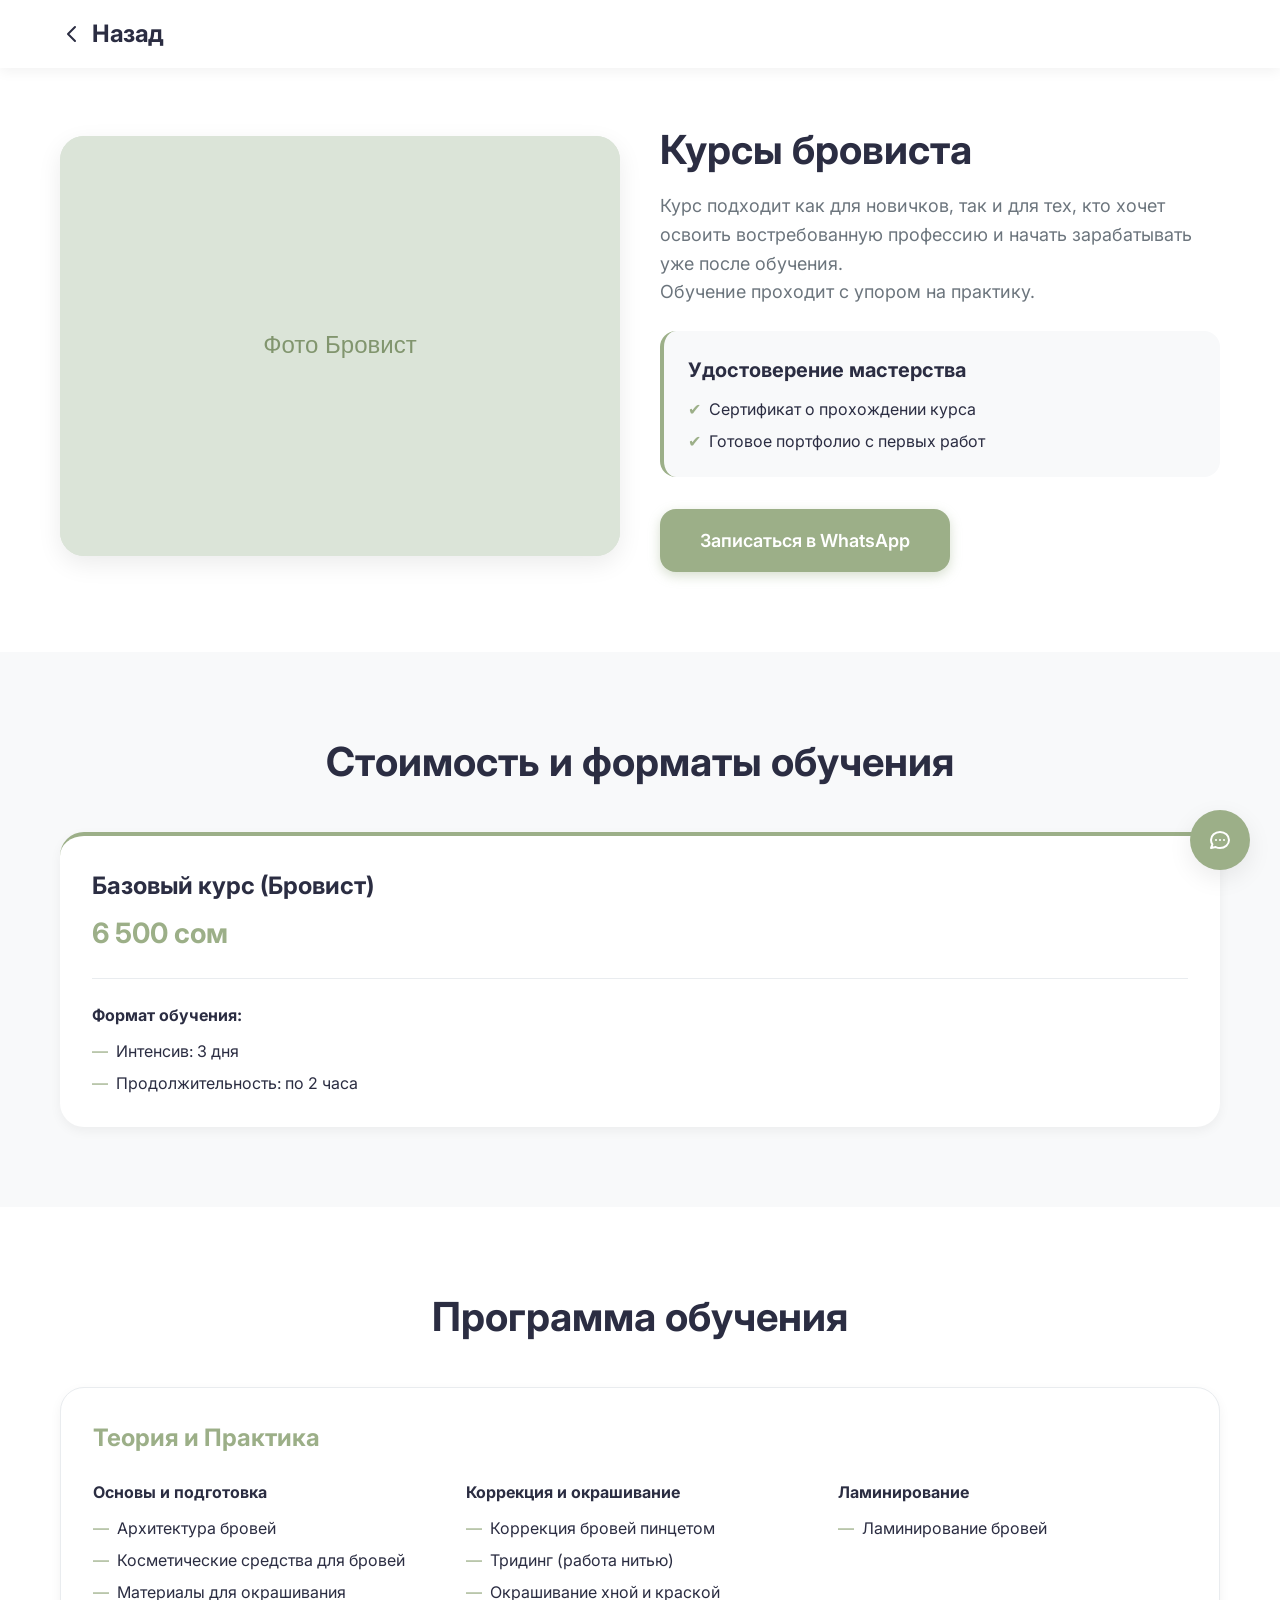
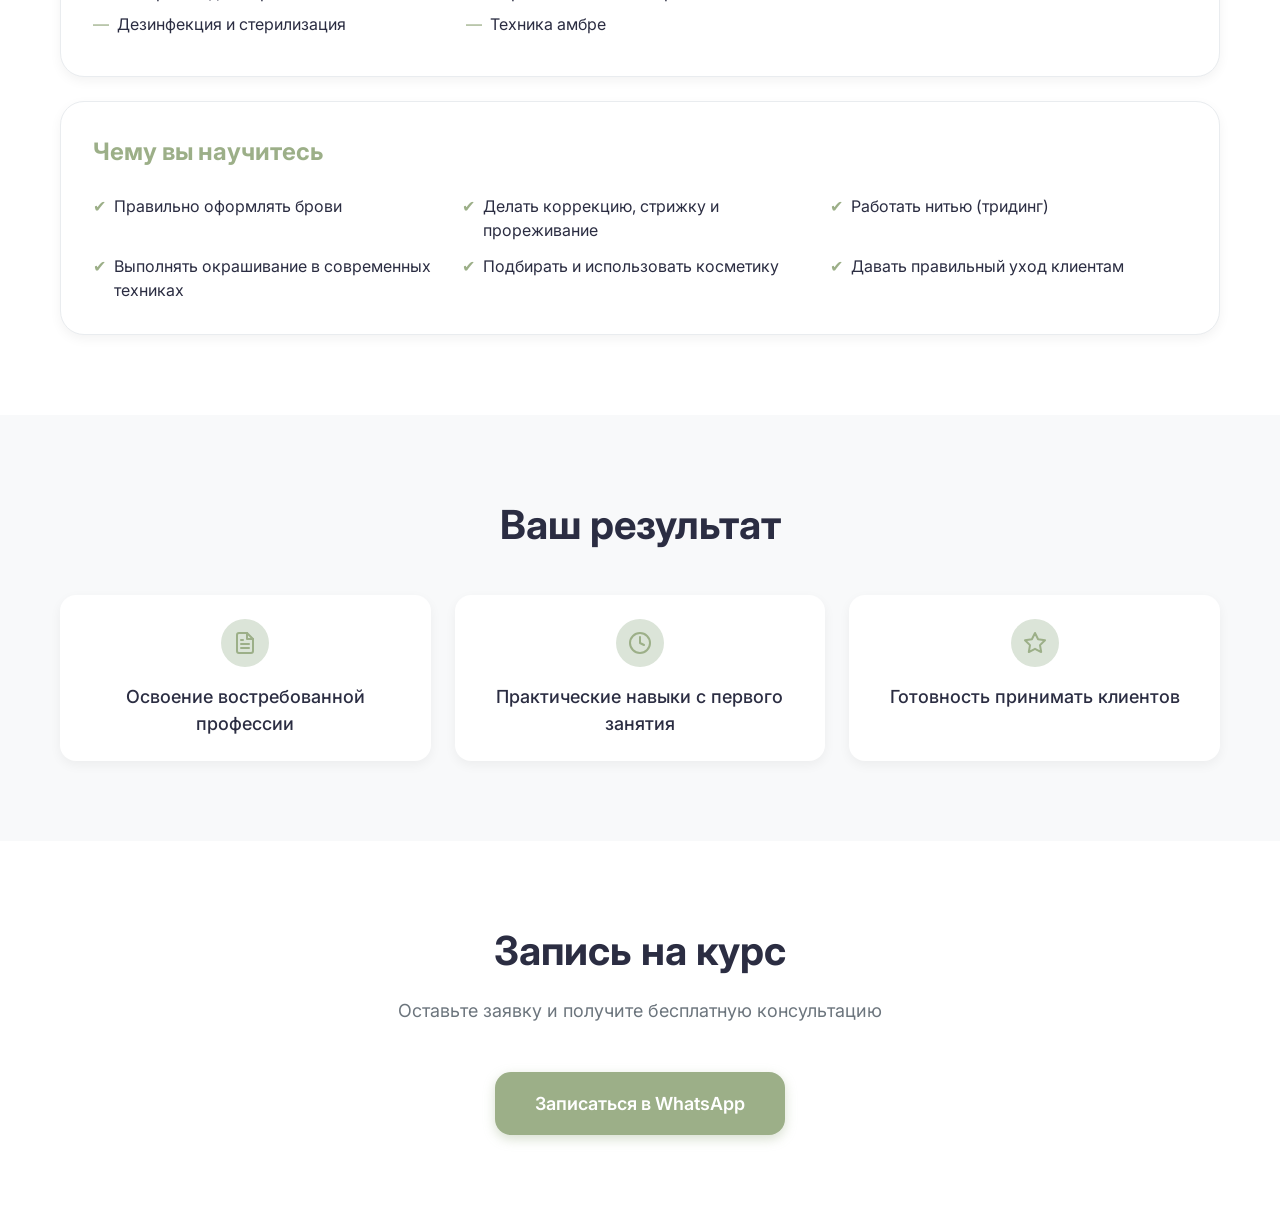
==== courses/brows.html @ 5bd2fbd1 "feat: full website build for MasterClass beauty school - Created full multi-page structure for cours" ====
<!DOCTYPE html>
<html lang="ru">

<head>
  <meta charset="UTF-8">
  <meta name="viewport" content="width=device-width, initial-scale=1.0">
  <title>Курсы бровиста</title>
  <meta name="description" content="Курс подходит как для новичков, так и для тех, кто хочет освоить востребованную профессию и начать зарабатывать уже после обучения.">
  <link rel="stylesheet" href="../css/style.css">
  <link rel="stylesheet" href="../css/responsive.css">
</head>

<body style="background: var(--c-white);">

  <div class="fab-container">
    <div class="fab-menu">
      <a href="https://wa.me/996553381039?text=Здравствуйте! Я хочу записаться на курс бровиста."
        target="_blank" class="fab-item bg-whatsapp" data-tooltip="WhatsApp"><svg fill="#fff" width="24" height="24"
          viewBox="0 0 24 24" xmlns="http://www.w3.org/2000/svg">
          <path
            d="M17.472 14.382c-.297-.149-1.758-.867-2.03-.967-.273-.099-.471-.148-.67.15-.197.297-.767.966-.94 1.164-.173.199-.347.223-.644.075-.297-.15-1.255-.463-2.39-1.475-.883-.788-1.48-1.761-1.653-2.059-.173-.297-.018-.458.13-.606.134-.133.298-.347.446-.52.149-.174.198-.298.298-.497.099-.198.05-.371-.025-.52-.075-.149-.669-1.612-.916-2.207-.242-.579-.487-.5-.669-.51a12.8 12.8 0 0 0-.57-.01c-.198 0-.52.074-.792.372-.272.297-1.04 1.016-1.04 2.479 0 1.462 1.065 2.875 1.213 3.074.149.198 2.096 3.2 5.077 4.487.709.306 1.262.489 1.694.625.712.227 1.36.195 1.871.118.571-.085 1.758-.719 2.006-1.413.248-.694.248-1.289.173-1.413-.074-.124-.272-.198-.57-.347m-5.421 7.403h-.004a9.87 9.87 0 0 1-5.031-1.378l-.361-.214-3.741.982.998-3.648-.235-.374a9.86 9.86 0 0 1-1.51-5.26c.001-5.45 4.436-9.884 9.888-9.884 2.64 0 5.122 1.03 6.988 2.898a9.825 9.825 0 0 1 2.893 6.994c-.003 5.45-4.437 9.884-9.885 9.884m8.413-18.297A11.815 11.815 0 0 0 12.05 0C5.495 0 .16 5.335.157 11.892c0 2.096.547 4.142 1.588 5.945L.057 24l6.305-1.654a11.882 11.882 0 0 0 5.683 1.448h.005c6.554 0 11.89-5.335 11.893-11.893a11.821 11.821 0 0 0-3.48-8.413Z" />
        </svg></a>
      <a href="tel:+996700700649" class="fab-item bg-phone" data-tooltip="Позвонить"><svg fill="#fff" width="24"
          height="24" viewBox="0 0 24 24" xmlns="http://www.w3.org/2000/svg">
          <path
            d="M20.01 15.38c-1.23 0-2.42-.2-3.53-.56a.977.977 0 0 0-1.01.24l-1.57 1.97c-2.83-1.35-5.48-3.9-6.89-6.83l1.95-1.66c.27-.28.35-.67.24-1.02-.37-1.11-.56-2.3-.56-3.53 0-.54-.45-.99-.99-.99H4.19C3.65 3 3 3.24 3 3.99 3 13.28 10.73 21 20.01 21c.71 0 .99-.63.99-1.18v-3.45c0-.54-.45-.99-.99-.99z" />
        </svg></a>
      <a href="https://t.me/+996700700649" target="_blank" class="fab-item bg-telegram" data-tooltip="Telegram"><svg
          fill="#fff" width="24" height="24" viewBox="0 0 24 24" xmlns="http://www.w3.org/2000/svg">
          <path
            d="M11.944 0A12 12 0 0 0 0 12a12 12 0 0 0 12 12 12 12 0 0 0 12-12A12 12 0 0 0 12 0a12 12 0 0 0-.056 0zm4.962 7.224c.1-.002.32-.023.465.14a.506.506 0 0 1 .171.325c.016.093.036.306.02.472-.18 1.898-.962 6.502-1.36 8.627-.168.9-.499 1.201-.82 1.23-.696.065-1.225-.46-1.9-.902-1.056-.693-1.653-1.124-2.678-1.8-1.185-.78-.417-1.21.258-1.91.177-.184 3.247-2.977 3.307-3.23.007-.032.014-.15-.056-.212s-.174-.041-.249-.024c-.106.024-1.793 1.14-5.061 3.345-.48.33-.913.49-1.302.48-.428-.008-1.252-.241-1.865-.44-.752-.245-1.349-.374-1.297-.789.027-.216.325-.437.888-.662 3.498-1.524 5.83-2.529 6.998-3.014 3.332-1.386 4.025-1.627 4.476-1.635z" />
        </svg></a>
      <a href="https://instagram.com/masster.class" target="_blank" class="fab-item bg-instagram"
        data-tooltip="Instagram"><svg fill="#fff" width="24" height="24" viewBox="0 0 24 24"
          xmlns="http://www.w3.org/2000/svg">
          <path
            d="M12 2.163c3.204 0 3.584.012 4.85.07 3.252.148 4.771 1.691 4.919 4.919.058 1.265.069 1.645.069 4.849 0 3.205-.012 3.584-.069 4.849-.149 3.225-1.664 4.771-4.919 4.919-1.266.058-1.644.07-4.85.07-3.204 0-3.584-.012-4.849-.07-3.26-.149-4.771-1.699-4.919-4.92-.058-1.265-.07-1.644-.07-4.849 0-3.204.013-3.583.07-4.849.149-3.227 1.664-4.771 4.919-4.919 1.266-.057 1.645-.069 4.849-.069zM12 0C8.741 0 8.333.014 7.053.072 2.695.272.273 2.69.073 7.052.014 8.333 0 8.741 0 12c0 3.259.014 3.668.072 4.948.2 4.358 2.618 6.78 6.98 6.98C8.333 23.986 8.741 24 12 24c3.259 0 3.668-.014 4.948-.072 4.354-.2 6.782-2.618 6.979-6.98.059-1.28.073-1.689.073-4.948 0-3.259-.014-3.667-.072-4.947-.196-4.354-2.617-6.78-6.979-6.98C15.668.014 15.259 0 12 0zm0 5.838a6.162 6.162 0 1 0 0 12.324 6.162 6.162 0 0 0 0-12.324zM12 16a4 4 0 1 1 0-8 4 4 0 0 1 0 8zm6.406-11.845a1.44 1.44 0 1 0 0 2.881 1.44 1.44 0 0 0 0-2.881z" />
        </svg></a>
    </div>
    <button class="fab-button">
      <svg width="24" height="24" fill="none" stroke="currentColor" stroke-width="2" viewBox="0 0 24 24">
        <path stroke-linecap="round" stroke-linejoin="round"
          d="M8 12h.01M12 12h.01M16 12h.01M21 12c0 4.418-4.03 8-9 8a9.863 9.863 0 01-4.255-.949L3 20l1.395-3.72C3.512 15.042 3 13.574 3 12c0-4.418 4.03-8 9-8s9 3.582 9 8z">
        </path>
      </svg>
    </button>
  </div>

  <header class="header">
    <div class="container">
      <a href="../index.html" class="logo" style="display:flex; align-items:center; gap:8px;">
        <svg width="24" height="24" fill="none" stroke="currentColor" stroke-width="2" viewBox="0 0 24 24">
          <path stroke-linecap="round" stroke-linejoin="round" d="M15 19l-7-7 7-7" />
        </svg>
        Назад
      </a>
    </div>
  </header>

  <section class="section" style="padding-top: 120px;">
    <div class="container">
      <div
        style="display:grid; grid-template-columns: repeat(auto-fit, minmax(300px, 1fr)); gap: 40px; align-items:center;">
        <div
          style="border-radius: var(--radius-lg); overflow: hidden; background: var(--c-sage-light); aspect-ratio: 4/3; display: flex; align-items:center; justify-content:center; box-shadow: var(--shadow-md);">
          <svg xmlns='http://www.w3.org/2000/svg' width='100%' height='100%'>
            <rect width='100%' height='100%' fill='#dbe4d8' /><text x='50%' y='50%' fill='#81956e'
              font-family='sans-serif' font-size='24' text-anchor='middle' dy='.3em'>Фото Бровист</text>
          </svg>
        </div>
        <div>
          <h1 style="font-size: 2.5rem; font-weight:700; margin-bottom: 12px;">Курсы бровиста</h1>
          <p style="color: var(--c-gray-text); font-size: 1.125rem; margin-bottom: 24px; line-height:1.6;">
            Курс подходит как для новичков, так и для тех, кто хочет освоить востребованную профессию и начать зарабатывать уже после обучения.<br>
            Обучение проходит с упором на практику.
          </p>
          <div
            style="background: var(--c-light-gray); padding: 24px; border-radius: var(--radius-md); margin-bottom: 32px; border-left: 4px solid var(--c-sage);">
            <h3 style="font-size: 1.25rem; font-weight: 700; margin-bottom: 12px;">Удостоверение мастерства</h3>
            <ul style="list-style: none; padding: 0; margin: 0; color: var(--c-dark-text);">
              <li style="margin-bottom: 8px; display:flex; gap:8px;"><span style="color:var(--c-sage);">✔</span> Сертификат о прохождении курса</li>
              <li style="display:flex; gap:8px;"><span style="color:var(--c-sage);">✔</span> Готовое портфолио с первых работ</li>
            </ul>
          </div>
          <a href="https://wa.me/996553381039?text=Здравствуйте! Я хочу записаться на курс бровиста."
            target="_blank" class="btn btn-primary" style="padding: 18px 40px; font-size: 1.125rem;">Записаться
            в WhatsApp</a>
        </div>
      </div>
    </div>
  </section>

  <section class="section" style="background: var(--c-light-gray);">
    <div class="container">
      <h2 class="section-title">Стоимость и форматы обучения</h2>
      <div
        style="display: grid; grid-template-columns: repeat(auto-fit, minmax(300px, 1fr)); gap: 24px; margin-top:40px;">
        
        <div
          style="background: var(--c-white); padding: 32px; border-radius: var(--radius-lg); box-shadow: var(--shadow-sm); border-top: 4px solid var(--c-sage);">
          <h3 style="font-size: 1.5rem; margin-bottom: 8px;">Базовый курс (Бровист)</h3>
          <p style="font-size: 1.75rem; font-weight: 700; color: var(--c-sage); margin-bottom: 8px;">6 500 сом</p>
          <div style="border-top: 1px solid var(--c-border); padding-top: 24px; margin-top: 24px;">
            <strong style="display:block; margin-bottom: 12px;">Формат обучения:</strong>
            <ul style="list-style: none; padding: 0; margin: 0; color: var(--c-dark-text);">
              <li style="display:flex; gap:8px; margin-bottom: 8px;"><span style="color:var(--c-sage);">—</span> Интенсив: 3 дня</li>
              <li style="display:flex; gap:8px;"><span style="color:var(--c-sage);">—</span> Продолжительность: по 2 часа</li>
            </ul>
          </div>
        </div>

      </div>
    </div>
  </section>

  <section class="section">
    <div class="container">
      <h2 class="section-title">Программа обучения</h2>

      <div style="display: grid; grid-template-columns: 1fr; gap: 24px; margin-top:40px;">
        <!-- Module 1 -->
        <div
          style="background: var(--c-white); border: 1px solid var(--c-border); padding: 32px; border-radius: var(--radius-lg); box-shadow: var(--shadow-sm);">
          <h3 style="font-size: 1.5rem; margin-bottom: 24px; color: var(--c-sage);">Теория и Практика</h3>
          
          <div style="display: grid; grid-template-columns: repeat(auto-fit, minmax(280px, 1fr)); gap: 24px;">
            <div>
              <strong style="display:block; margin-bottom:12px;">Основы и подготовка</strong>
              <div style="display:flex; gap:8px; margin-bottom:8px;"><span style="color:var(--c-sage);">—</span> Архитектура бровей</div>
              <div style="display:flex; gap:8px; margin-bottom:8px;"><span style="color:var(--c-sage);">—</span> Косметические средства для бровей</div>
              <div style="display:flex; gap:8px; margin-bottom:8px;"><span style="color:var(--c-sage);">—</span> Материалы для окрашивания</div>
              <div style="display:flex; gap:8px; margin-bottom:8px;"><span style="color:var(--c-sage);">—</span> Дезинфекция и стерилизация</div>
            </div>
            
            <div>
              <strong style="display:block; margin-bottom:12px;">Коррекция и окрашивание</strong>
              <div style="display:flex; gap:8px; margin-bottom:8px;"><span style="color:var(--c-sage);">—</span> Коррекция бровей пинцетом</div>
              <div style="display:flex; gap:8px; margin-bottom:8px;"><span style="color:var(--c-sage);">—</span> Тридинг (работа нитью)</div>
              <div style="display:flex; gap:8px; margin-bottom:8px;"><span style="color:var(--c-sage);">—</span> Окрашивание хной и краской</div>
              <div style="display:flex; gap:8px; margin-bottom:8px;"><span style="color:var(--c-sage);">—</span> Техника амбре</div>
            </div>

            <div>
              <strong style="display:block; margin-bottom:12px;">Ламинирование</strong>
              <div style="display:flex; gap:8px; margin-bottom:8px;"><span style="color:var(--c-sage);">—</span> Ламинирование бровей</div>
            </div>
          </div>
        </div>

        <!-- Module 2 -->
        <div
          style="background: var(--c-white); border: 1px solid var(--c-border); padding: 32px; border-radius: var(--radius-lg); box-shadow: var(--shadow-sm);">
          <h3 style="font-size: 1.5rem; margin-bottom: 24px; color: var(--c-sage);">Чему вы научитесь</h3>
          <div style="display: grid; grid-template-columns: repeat(auto-fit, minmax(300px, 1fr)); gap: 12px;">
            <div style="display:flex; gap:8px;"><span style="color:var(--c-sage);">✔</span> Правильно оформлять брови</div>
            <div style="display:flex; gap:8px;"><span style="color:var(--c-sage);">✔</span> Делать коррекцию, стрижку и прореживание</div>
            <div style="display:flex; gap:8px;"><span style="color:var(--c-sage);">✔</span> Работать нитью (тридинг)</div>
            <div style="display:flex; gap:8px;"><span style="color:var(--c-sage);">✔</span> Выполнять окрашивание в современных техниках</div>
            <div style="display:flex; gap:8px;"><span style="color:var(--c-sage);">✔</span> Подбирать и использовать косметику</div>
            <div style="display:flex; gap:8px;"><span style="color:var(--c-sage);">✔</span> Давать правильный уход клиентам</div>
          </div>
        </div>

      </div>
    </div>
  </section>

  <section class="section" style="background: var(--c-light-gray);">
    <div class="container">
      <h2 class="section-title">Ваш результат</h2>
      <div class="grid-cards"
        style="margin-top: 40px; display: grid; grid-template-columns: repeat(auto-fit, minmax(240px, 1fr)); gap: 24px;">
        <div
          style="background: var(--c-white); padding: 24px; border-radius: var(--radius-md); box-shadow: var(--shadow-sm); text-align:center;">
          <div
            style="width: 48px; height: 48px; background: var(--c-sage-light); border-radius: 50%; display: flex; align-items: center; justify-content: center; margin: 0 auto 16px;">
            <svg width="24" height="24" viewBox="0 0 24 24" fill="none" stroke="var(--c-sage)" stroke-width="2"
              stroke-linecap="round" stroke-linejoin="round">
              <path d="M14 2H6a2 2 0 0 0-2 2v16a2 2 0 0 0 2 2h12a2 2 0 0 0 2-2V8z"></path>
              <polyline points="14 2 14 8 20 8"></polyline>
              <line x1="16" y1="13" x2="8" y2="13"></line>
              <line x1="16" y1="17" x2="8" y2="17"></line>
              <polyline points="10 9 9 9 8 9"></polyline>
            </svg>
          </div>
          <p style="font-weight: 500; font-size: 1.125rem;">Освоение востребованной профессии</p>
        </div>
        <div
          style="background: var(--c-white); padding: 24px; border-radius: var(--radius-md); box-shadow: var(--shadow-sm); text-align:center;">
          <div
            style="width: 48px; height: 48px; background: var(--c-sage-light); border-radius: 50%; display: flex; align-items: center; justify-content: center; margin: 0 auto 16px;">
            <svg width="24" height="24" viewBox="0 0 24 24" fill="none" stroke="var(--c-sage)" stroke-width="2"
              stroke-linecap="round" stroke-linejoin="round">
              <circle cx="12" cy="12" r="10"></circle>
              <polyline points="12 6 12 12 16 14"></polyline>
            </svg>
          </div>
          <p style="font-weight: 500; font-size: 1.125rem;">Практические навыки с первого занятия</p>
        </div>
        <div
          style="background: var(--c-white); padding: 24px; border-radius: var(--radius-md); box-shadow: var(--shadow-sm); text-align:center;">
          <div
            style="width: 48px; height: 48px; background: var(--c-sage-light); border-radius: 50%; display: flex; align-items: center; justify-content: center; margin: 0 auto 16px;">
            <svg width="24" height="24" viewBox="0 0 24 24" fill="none" stroke="var(--c-sage)" stroke-width="2"
              stroke-linecap="round" stroke-linejoin="round">
              <polygon
                points="12 2 15.09 8.26 22 9.27 17 14.14 18.18 21.02 12 17.77 5.82 21.02 7 14.14 2 9.27 8.91 8.26 12 2">
              </polygon>
            </svg>
          </div>
          <p style="font-weight: 500; font-size: 1.125rem;">Готовность принимать клиентов</p>
        </div>
      </div>
    </div>
  </section>

  <section class="section text-center">
    <div class="container">
      <h2 class="section-title">Запись на курс</h2>
      <p class="section-subtitle">Оставьте заявку и получите бесплатную консультацию</p>
      <a href="https://wa.me/996553381039?text=Здравствуйте! Я хочу записаться на курс бровиста."
        target="_blank" class="btn btn-primary" style="padding: 18px 40px; font-size: 1.125rem;">Записаться в
        WhatsApp</a>
    </div>
  </section>

  <script src="../js/main.js"></script>
</body>

</html>
---- css/style.css ----
@import url('https://fonts.googleapis.com/css2?family=Inter:wght@300;400;500;600;700&display=swap');

:root {
  /* Colors */
  --c-white: #ffffff;
  --c-light-gray: #f8f9fa;
  --c-sage: #9caf88;
  --c-sage-dark: #81956e;
  --c-sage-light: #dbe4d8;
  --c-dark-text: #2b2d42;
  --c-gray-text: #6c757d;
  --c-border: #e9ecef;

  /* Typography */
  --font-main: 'Inter', sans-serif;
  
  /* Utilities */
  --radius-sm: 8px;
  --radius-md: 16px;
  --radius-lg: 24px;
  --shadow-sm: 0 4px 12px rgba(0, 0, 0, 0.05);
  --shadow-md: 0 8px 24px rgba(0, 0, 0, 0.08);
  --shadow-hover: 0 12px 32px rgba(156, 175, 136, 0.2);
  --transition: all 0.3s cubic-bezier(0.25, 0.8, 0.25, 1);
}

* {
  margin: 0;
  padding: 0;
  box-sizing: border-box;
}

html {
  font-size: 16px;
  scroll-behavior: smooth;
}

body {
  font-family: var(--font-main);
  background-color: var(--c-light-gray);
  color: var(--c-dark-text);
  line-height: 1.5;
  overflow-x: hidden;
  -webkit-font-smoothing: antialiased;
}

a {
  text-decoration: none;
  color: inherit;
}

ul {
  list-style: none;
}

img {
  max-width: 100%;
  height: auto;
  display: block;
}

/* Layout Utilities */
.container {
  width: 100%;
  max-width: 1200px;
  margin: 0 auto;
  padding: 0 20px;
}

.section {
  padding: 80px 0;
}

.section-title {
  font-size: 2.5rem;
  font-weight: 700;
  margin-bottom: 16px;
  text-align: center;
}

.section-subtitle {
  font-size: 1.125rem;
  color: var(--c-gray-text);
  text-align: center;
  margin-bottom: 48px;
  max-width: 600px;
  margin-inline: auto;
}

/* Buttons */
.btn {
  display: inline-flex;
  align-items: center;
  justify-content: center;
  padding: 14px 28px;
  border-radius: var(--radius-md);
  font-weight: 600;
  font-size: 1rem;
  cursor: pointer;
  transition: var(--transition);
  border: none;
  outline: none;
  text-align: center;
}

.btn-primary {
  background-color: var(--c-sage);
  color: var(--c-white);
  box-shadow: 0 4px 12px rgba(156, 175, 136, 0.4);
}

.btn-primary:hover {
  background-color: var(--c-sage-dark);
  transform: translateY(-2px);
  box-shadow: var(--shadow-hover);
}

.btn-outline {
  background-color: transparent;
  color: var(--c-sage);
  border: 2px solid var(--c-sage);
}

.btn-outline:hover {
  background-color: var(--c-sage-light);
  transform: translateY(-2px);
}

/* Header & Nav */
.header {
  position: fixed;
  top: 0;
  left: 0;
  width: 100%;
  background: rgba(255, 255, 255, 0.95);
  backdrop-filter: blur(8px);
  box-shadow: var(--shadow-sm);
  z-index: 1000;
  padding: 16px 0;
  transition: var(--transition);
}

.header .container {
  display: flex;
  justify-content: space-between;
  align-items: center;
}

.logo {
  font-size: 1.5rem;
  font-weight: 700;
  color: var(--c-dark-text);
  letter-spacing: -0.5px;
}

.logo span {
  color: var(--c-sage);
}

.nav-menu {
  display: flex;
  gap: 32px;
}

.nav-link {
  font-weight: 500;
  color: var(--c-dark-text);
  transition: var(--transition);
  position: relative;
}

.nav-link:hover {
  color: var(--c-sage);
}

.nav-link::after {
  content: '';
  position: absolute;
  bottom: -4px;
  left: 0;
  width: 0;
  height: 2px;
  background-color: var(--c-sage);
  transition: var(--transition);
}

.nav-link:hover::after {
  width: 100%;
}

.mobile-menu-btn {
  display: none;
  background: none;
  border: none;
  font-size: 1.5rem;
  color: var(--c-dark-text);
  cursor: pointer;
}

/* Hero Section */
.hero {
  position: relative;
  padding: 160px 0 100px;
  background-image: url('../img/hero-bg.png');
  background-size: cover;
  background-position: center;
  color: var(--c-white);
  text-align: center;
  z-index: 1;
}

.hero::before {
  content: '';
  position: absolute;
  top: 0; left: 0; right: 0; bottom: 0;
  background: rgba(0, 0, 0, 0.4);
  backdrop-filter: blur(6px);
  z-index: -1;
}

.hero-content {
  position: relative;
  max-width: 800px;
  margin: 0 auto;
}

.hero-top-text {
  font-size: 0.875rem;
  text-transform: uppercase;
  letter-spacing: 2px;
  margin-bottom: 24px;
  display: block;
  opacity: 0.9;
  color: var(--c-white);
}

.hero-title {
  font-size: 3.5rem;
  font-weight: 700;
  line-height: 1.2;
  margin-bottom: 24px;
  color: var(--c-white);
}

.hero-subtitle {
  font-size: 1.25rem;
  color: rgba(255, 255, 255, 0.9);
  margin-bottom: 40px;
}

.hero-utp {
  display: flex;
  justify-content: center;
  gap: 24px;
  flex-wrap: wrap;
  margin-bottom: 48px;
}

.utp-item {
  display: flex;
  align-items: center;
  gap: 8px;
  background: rgba(255, 255, 255, 0.15);
  backdrop-filter: blur(8px);
  border: 1px solid rgba(255, 255, 255, 0.2);
  padding: 12px 20px;
  border-radius: var(--radius-lg);
  color: var(--c-white);
  font-weight: 500;
  font-size: 0.9375rem;
}

.utp-icon {
  color: var(--c-sage-light);
}

.hero-actions {
  display: flex;
  align-items: center;
  justify-content: center;
  gap: 24px;
}

/* Carousel Section */
.courses-carousel-wrap {
  position: relative;
  width: 100%;
}

.courses-carousel {
  display: flex;
  gap: 24px;
  overflow-x: auto;
  scroll-snap-type: x mandatory;
  padding: 20px 0 40px;
  scrollbar-width: none; /* Firefox */
  -ms-overflow-style: none;  /* IE and Edge */
}

.courses-carousel::-webkit-scrollbar {
  display: none; /* Chrome, Safari, Opera */
}

.course-card {
  flex: 0 0 320px;
  scroll-snap-align: start;
  background: var(--c-white);
  border-radius: var(--radius-lg);
  overflow: hidden;
  box-shadow: var(--shadow-sm);
  transition: var(--transition);
  display: flex;
  flex-direction: column;
}

.course-card:hover {
  transform: translateY(-8px);
  box-shadow: var(--shadow-md);
}

.course-img-wrap {
  width: 100%;
  height: 200px;
  background-color: var(--c-sage-light);
  overflow: hidden;
  position: relative;
}

.course-img {
  width: 100%;
  height: 100%;
  object-fit: cover;
  transition: transform 0.5s ease;
}

.course-card:hover .course-img {
  transform: scale(1.05);
}

.course-content {
  padding: 24px;
  flex: 1;
  display: flex;
  flex-direction: column;
}

.course-title {
  font-size: 1.25rem;
  font-weight: 600;
  margin-bottom: 12px;
}

.course-price {
  font-size: 1.125rem;
  font-weight: 700;
  color: var(--c-sage);
  margin-bottom: 24px;
  margin-top: auto;
}

/* Benefits & Steps */
.grid-cards {
  display: grid;
  grid-template-columns: repeat(4, 1fr);
  gap: 24px;
}

@media (max-width: 900px) {
  .grid-cards {
    grid-template-columns: repeat(2, 1fr);
  }
}

@media (max-width: 600px) {
  .grid-cards {
    grid-template-columns: 1fr;
  }
}

.benefit-card, .step-card, .review-card {
  background: var(--c-white);
  padding: 32px 24px;
  border-radius: 12px;
  box-shadow: 0 4px 16px rgba(0,0,0,0.06);
  text-align: center;
  transition: var(--transition);
}

.benefit-card:hover, .step-card:hover, .review-card:hover {
  transform: translateY(-4px);
  box-shadow: var(--shadow-md);
}

.icon-wrap {
  width: 64px;
  height: 64px;
  display: flex;
  align-items: center;
  justify-content: center;
  margin: 0 auto 20px;
  color: #4a7a50;
}

.icon-wrap svg {
  width: 40px;
  height: 40px;
  stroke: currentColor;
  stroke-width: 1.5;
  fill: none;
}

.card-title {
  font-size: 1.125rem;
  font-weight: 600;
  margin-bottom: 12px;
}

.card-desc {
  color: var(--c-gray-text);
  font-size: 0.9375rem;
  line-height: 1.5;
}

/* Format Background */
.format-bg {
  position: relative;
  background-image: url('../img/format-bg.png');
  background-size: cover;
  background-position: center;
  z-index: 1;
}

.format-bg::before {
  content: '';
  position: absolute;
  top: 0; left: 0; right: 0; bottom: 0;
  background: rgba(13, 13, 13, 0.75);
  backdrop-filter: blur(8px);
  z-index: -1;
}

.format-bg .section-title, .format-bg .section-subtitle {
  color: var(--c-white);
}

.glass-card {
  background: rgba(255, 255, 255, 0.05) !important;
  border: 1px solid rgba(255, 255, 255, 0.1);
  color: var(--c-white);
  backdrop-filter: blur(12px);
  border-radius: 12px;
}
.glass-card .card-title {
  color: var(--c-white);
}
.glass-card .card-desc {
  color: rgba(255,255,255,0.7);
}

/* Mbank Block */
.mbank-block {
  background: var(--c-sage-light);
  border-radius: var(--radius-lg);
  padding: 48px;
  display: flex;
  align-items: center;
  justify-content: space-between;
  box-shadow: var(--shadow-sm);
  margin: 40px 0;
}

.mbank-content {
  max-width: 600px;
}

.mbank-title {
  font-size: 2rem;
  font-weight: 700;
  margin-bottom: 16px;
  color: var(--c-dark-text);
}

.mbank-desc {
  font-size: 1.125rem;
  margin-bottom: 24px;
}

/* Accordion */
.accordion {
  max-width: 800px;
  margin: 0 auto;
}

.accordion-item {
  background: var(--c-white);
  border-radius: var(--radius-md);
  margin-bottom: 16px;
  box-shadow: var(--shadow-sm);
  overflow: hidden;
}

.accordion-header {
  padding: 20px 24px;
  cursor: pointer;
  display: flex;
  justify-content: space-between;
  align-items: center;
  font-weight: 600;
  font-size: 1.125rem;
  user-select: none;
}

.accordion-icon {
  transition: transform 0.3s ease;
}

.accordion-item.active .accordion-icon {
  transform: rotate(45deg);
}

.accordion-content {
  max-height: 0;
  overflow: hidden;
  transition: max-height 0.3s ease;
  background: var(--c-light-gray);
}

.accordion-inner {
  padding: 20px 24px;
  color: var(--c-gray-text);
}

/* Teachers / Reviews */
.review-card {
  background: var(--c-white);
  padding: 32px;
  border-radius: var(--radius-lg);
  box-shadow: var(--shadow-sm);
}

.review-text {
  font-style: italic;
  margin-bottom: 24px;
}

.review-author {
  font-weight: 600;
  display: flex;
  align-items: center;
  gap: 12px;
}

.author-avatar {
  width: 48px;
  height: 48px;
  border-radius: 50%;
  background: var(--c-sage-light);
}

/* Floating Action Button */
.fab-container {
  position: fixed;
  bottom: 30px;
  right: 30px;
  z-index: 1000;
}

.fab-button {
  width: 60px;
  height: 60px;
  border-radius: 50%;
  background-color: var(--c-sage);
  color: var(--c-white);
  display: flex;
  align-items: center;
  justify-content: center;
  box-shadow: var(--shadow-md);
  cursor: pointer;
  border: none;
  font-size: 24px;
  transition: var(--transition);
  position: relative;
  z-index: 1001;
}

.fab-button:hover {
  transform: scale(1.05);
  background-color: var(--c-sage-dark);
}

.fab-menu {
  position: absolute;
  bottom: 80px;
  right: 0;
  display: flex;
  flex-direction: column;
  gap: 16px;
  opacity: 0;
  visibility: hidden;
  transform: translateY(20px);
  transition: all 0.3s cubic-bezier(0.175, 0.885, 0.32, 1.275);
}

.fab-container.active .fab-menu {
  opacity: 1;
  visibility: visible;
  transform: translateY(0);
}

.fab-item {
  width: 50px;
  height: 50px;
  border-radius: 50%;
  display: flex;
  align-items: center;
  justify-content: center;
  color: var(--c-white);
  text-decoration: none;
  box-shadow: var(--shadow-sm);
  transition: var(--transition);
  position: relative;
}

.fab-item:hover {
  transform: scale(1.1);
}

/* Specific colors for icons */
.bg-whatsapp { background-color: #25D366; }
.bg-telegram { background-color: #0088cc; }
.bg-instagram { background: linear-gradient(45deg, #f09433 0%, #e6683c 25%, #dc2743 50%, #cc2366 75%, #bc1888 100%); }
.bg-phone { background-color: var(--c-dark-text); }

/* Tooltip for FAB items */
.fab-item::before {
  content: attr(data-tooltip);
  position: absolute;
  right: 64px;
  background: rgba(0,0,0,0.8);
  color: white;
  padding: 6px 12px;
  border-radius: 6px;
  font-size: 0.875rem;
  white-space: nowrap;
  opacity: 0;
  visibility: hidden;
  transition: var(--transition);
}

.fab-item:hover::before {
  opacity: 1;
  visibility: visible;
}

/* Footer */
.footer {
  background: var(--c-dark-text);
  color: var(--c-white);
  padding: 80px 0 40px;
  margin-top: 40px;
}

.footer-grid {
  display: grid;
  grid-template-columns: repeat(auto-fit, minmax(200px, 1fr));
  gap: 40px;
  margin-bottom: 40px;
}

.footer-col h4 {
  font-size: 1.25rem;
  margin-bottom: 24px;
  color: var(--c-sage);
}

.footer-links {
  display: flex;
  flex-direction: column;
  gap: 12px;
}

.footer-link {
  color: rgba(255,255,255,0.7);
  transition: var(--transition);
}

.footer-link:hover {
  color: var(--c-white);
  padding-left: 4px;
}

.footer-bottom {
  text-align: center;
  padding-top: 40px;
  border-top: 1px solid rgba(255,255,255,0.1);
  color: rgba(255,255,255,0.5);
  font-size: 0.875rem;
}

/* Extra Helper Classes */
.text-sage { color: var(--c-sage); }
.text-center { text-align: center; }
.mb-1 { margin-bottom: 8px; }
.mb-2 { margin-bottom: 16px; }
.mb-3 { margin-bottom: 24px; }
.mb-4 { margin-bottom: 32px; }
.mt-4 { margin-top: 32px; }

/* Dark Premium Booking Section */
.premium-booking-section {
  background-color: #0d0d0d;
  color: #ffffff;
  padding: 100px 0;
  border-top: 1px solid #333;
}

.premium-booking-grid {
  display: grid;
  grid-template-columns: 2fr 1fr;
  gap: 60px;
}

@media (max-width: 900px) {
  .premium-booking-grid {
    grid-template-columns: 1fr;
    gap: 48px;
  }
}

.premium-labeled-text {
  font-size: 0.8rem;
  text-transform: uppercase;
  letter-spacing: 2px;
  color: #a3a3a3;
  margin-bottom: 24px;
  display: flex;
  align-items: center;
  gap: 12px;
}

.premium-labeled-text::before {
  content: "";
  display: block;
  width: 40px;
  height: 1px;
  background-color: #a3a3a3;
}

.premium-title {
  font-size: 3.5rem;
  font-weight: 300;
  margin: 0 0 16px 0;
  line-height: 1.1;
  font-family: 'Inter', sans-serif;
}

.font-accent {
  font-family: 'Playfair Display', serif;
  font-style: italic;
  font-weight: 400;
}

.premium-subtitle {
  font-size: 1rem;
  color: #a3a3a3;
  margin-bottom: 48px;
}

.premium-form .form-group {
  margin-bottom: 24px;
}

.premium-form label {
  display: block;
  font-size: 0.8rem;
  text-transform: uppercase;
  letter-spacing: 1px;
  color: #a3a3a3;
  margin-bottom: 8px;
}

.premium-form input,
.premium-form select {
  width: 100%;
  background-color: #1a1a1a;
  border: 1px solid #333333;
  color: #ffffff;
  padding: 16px;
  font-size: 1rem;
  border-radius: 4px;
  outline: none;
  transition: border-color 0.3s;
  font-family: 'Inter', sans-serif;
}

.premium-form input:focus,
.premium-form select:focus {
  border-color: var(--c-sage);
}

.premium-form input::placeholder {
  color: #555;
}

.premium-btn-submit {
  width: 100%;
  background-color: var(--c-sage);
  color: var(--c-white);
  border: none;
  padding: 18px;
  font-size: 1rem;
  text-transform: uppercase;
  letter-spacing: 1px;
  cursor: pointer;
  border-radius: 4px;
  transition: background-color 0.3s;
  margin-top: 16px;
  font-weight: 600;
}

.premium-btn-submit:hover {
  background-color: var(--c-sage-dark);
}

.premium-privacy {
  text-align: center;
  font-size: 0.8rem;
  color: #a3a3a3;
  margin-top: 16px;
}

.premium-success-msg {
  display: none;
  background-color: rgba(74, 122, 80, 0.1);
  border: 1px solid var(--c-sage);
  padding: 40px;
  border-radius: 8px;
  text-align: center;
}

.premium-success-msg h3 {
  color: var(--c-sage);
  font-size: 2rem;
  margin-bottom: 16px;
  font-family: 'Playfair Display', serif;
  font-style: italic;
}

.premium-success-msg p {
  color: #ffffff;
  font-size: 1.1rem;
  line-height: 1.6;
}

/* Contacts Right */
.premium-contact-blocks {
  padding-top: 24px;
}

.premium-contact-block {
  margin-bottom: 32px;
}

.premium-contact-label {
  font-size: 0.8rem;
  text-transform: uppercase;
  letter-spacing: 1px;
  color: #a3a3a3;
  margin-bottom: 8px;
}

.premium-contact-value {
  font-size: 1.25rem;
  font-weight: 400;
  color: #ffffff;
  text-decoration: none;
  display: block;
  transition: color 0.3s;
}

.premium-contact-value:hover {
  color: var(--c-sage);
}

.premium-social-circles {
  display: flex;
  gap: 16px;
  margin-top: 48px;
}

.premium-social-circle {
  width: 48px;
  height: 48px;
  border-radius: 50%;
  border: 1px solid #333;
  display: flex;
  align-items: center;
  justify-content: center;
  color: #ffffff;
  transition: all 0.3s;
  background: transparent;
}

.premium-social-circle:hover {
  border-color: #ffffff;
  background: #1a1a1a;
}
---- css/responsive.css ----
/* Responsive Design */

/* Tablet & Smaller Desktop */
@media (max-width: 1024px) {
  .hero-title {
    font-size: 2.75rem;
  }
  
  .section {
    padding: 60px 0;
  }
  
  .mbank-block {
    flex-direction: column;
    text-align: center;
    gap: 32px;
  }
}

/* Tablets & Mobile */
@media (max-width: 768px) {
  .header .container {
    position: relative;
  }
  
  .nav-menu {
    position: absolute;
    top: 100%;
    left: 0;
    width: 100%;
    background: var(--c-white);
    flex-direction: column;
    padding: 20px;
    box-shadow: var(--shadow-md);
    gap: 0;
    clip-path: polygon(0 0, 100% 0, 100% 0, 0 0);
    transition: clip-path 0.4s ease-in-out;
    opacity: 0;
  }
  
  .nav-menu.active {
    clip-path: polygon(0 0, 100% 0, 100% 100%, 0 100%);
    opacity: 1;
  }
  
  .nav-link {
    display: block;
    padding: 16px 0;
    border-bottom: 1px solid var(--c-border);
  }
  
  .nav-link::after {
    display: none;
  }
  
  .mobile-menu-btn {
    display: block;
  }
  
  .hero {
    padding: 120px 0 60px;
  }
  
  .hero-title {
    font-size: 2.25rem;
  }
  
  .hero-actions {
    flex-direction: column;
    align-items: center;
  }
  
  .hero-actions .btn {
    width: 100%;
    max-width: 300px;
  }
  
  .course-card {
    flex: 0 0 280px;
  }

  .courses-carousel-wrap::after {
    content: '';
    position: absolute;
    top: 0;
    right: 0;
    bottom: 0;
    width: 40px;
    background: linear-gradient(to right, rgba(248, 249, 250, 0), rgba(248, 249, 250, 1));
    pointer-events: none;
  }
}

/* Small Mobile */
@media (max-width: 480px) {
  .hero-title {
    font-size: 1.875rem;
  }
  
  .hero-subtitle {
    font-size: 1rem;
  }
  
  .section-title {
    font-size: 1.75rem;
  }
  
  .fab-container {
    bottom: 20px;
    right: 20px;
  }
  
  .fab-button {
    width: 50px;
    height: 50px;
    font-size: 20px;
  }
  
  .mbank-block {
    padding: 32px 20px;
  }
  
  .mbank-title {
    font-size: 1.5rem;
  }
}
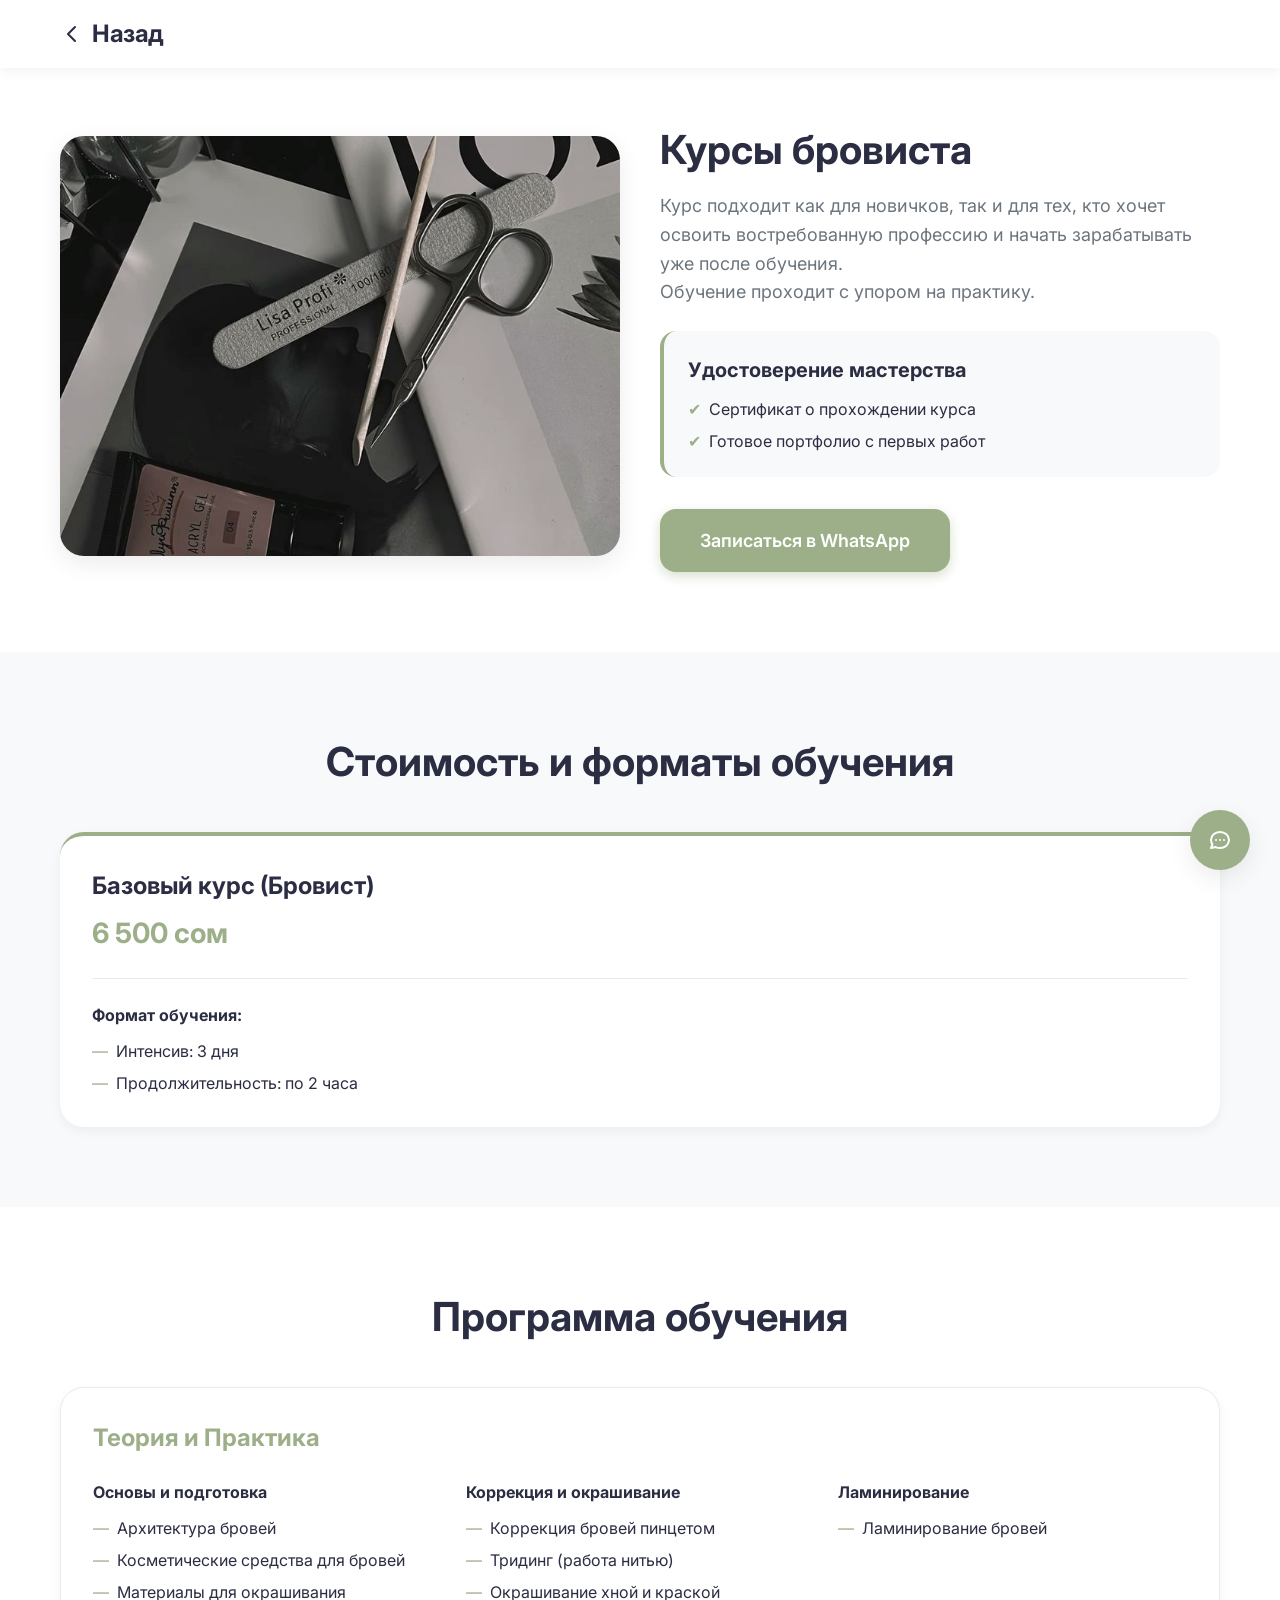
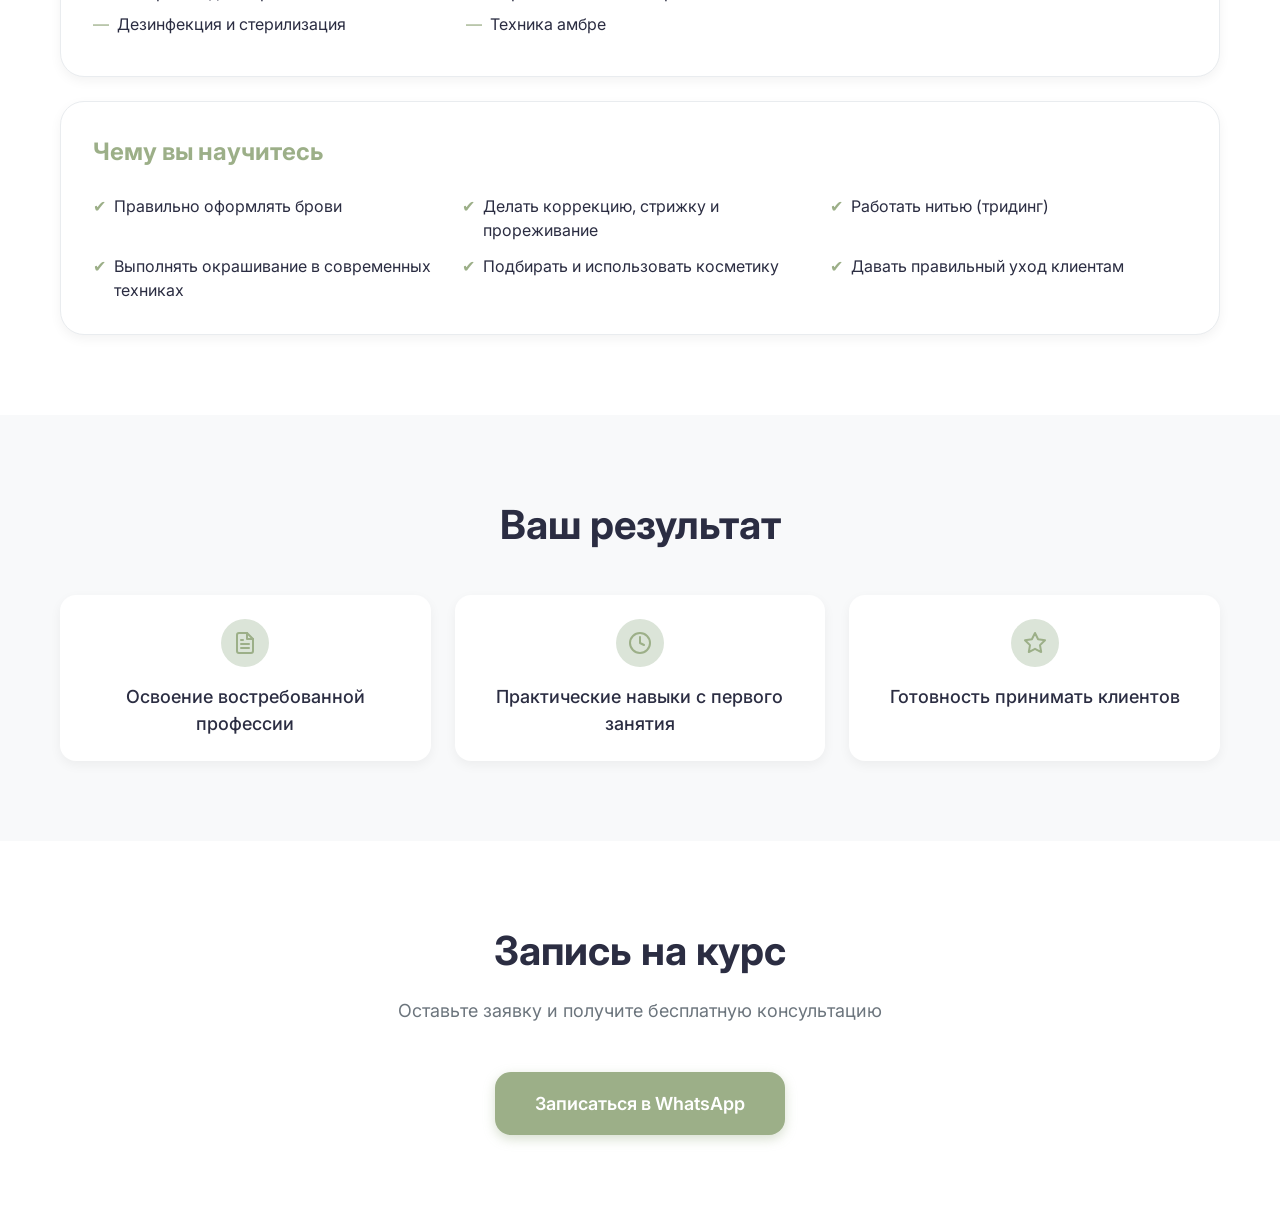
==== commit 0c7d62b3: "добавлены фото курсов и преподавателей" ====
--- a/courses/brows.html
+++ b/courses/brows.html
@@ -63,10 +63,7 @@
         style="display:grid; grid-template-columns: repeat(auto-fit, minmax(300px, 1fr)); gap: 40px; align-items:center;">
         <div
           style="border-radius: var(--radius-lg); overflow: hidden; background: var(--c-sage-light); aspect-ratio: 4/3; display: flex; align-items:center; justify-content:center; box-shadow: var(--shadow-md);">
-          <svg xmlns='http://www.w3.org/2000/svg' width='100%' height='100%'>
-            <rect width='100%' height='100%' fill='#dbe4d8' /><text x='50%' y='50%' fill='#81956e'
-              font-family='sans-serif' font-size='24' text-anchor='middle' dy='.3em'>Фото Бровист</text>
-          </svg>
+          <img src="../img/Без_названия__1_.jpg" style="width: 100%; height: 100%; object-fit: cover; border-radius: 12px;">
         </div>
         <div>
           <h1 style="font-size: 2.5rem; font-weight:700; margin-bottom: 12px;">Курсы бровиста</h1>
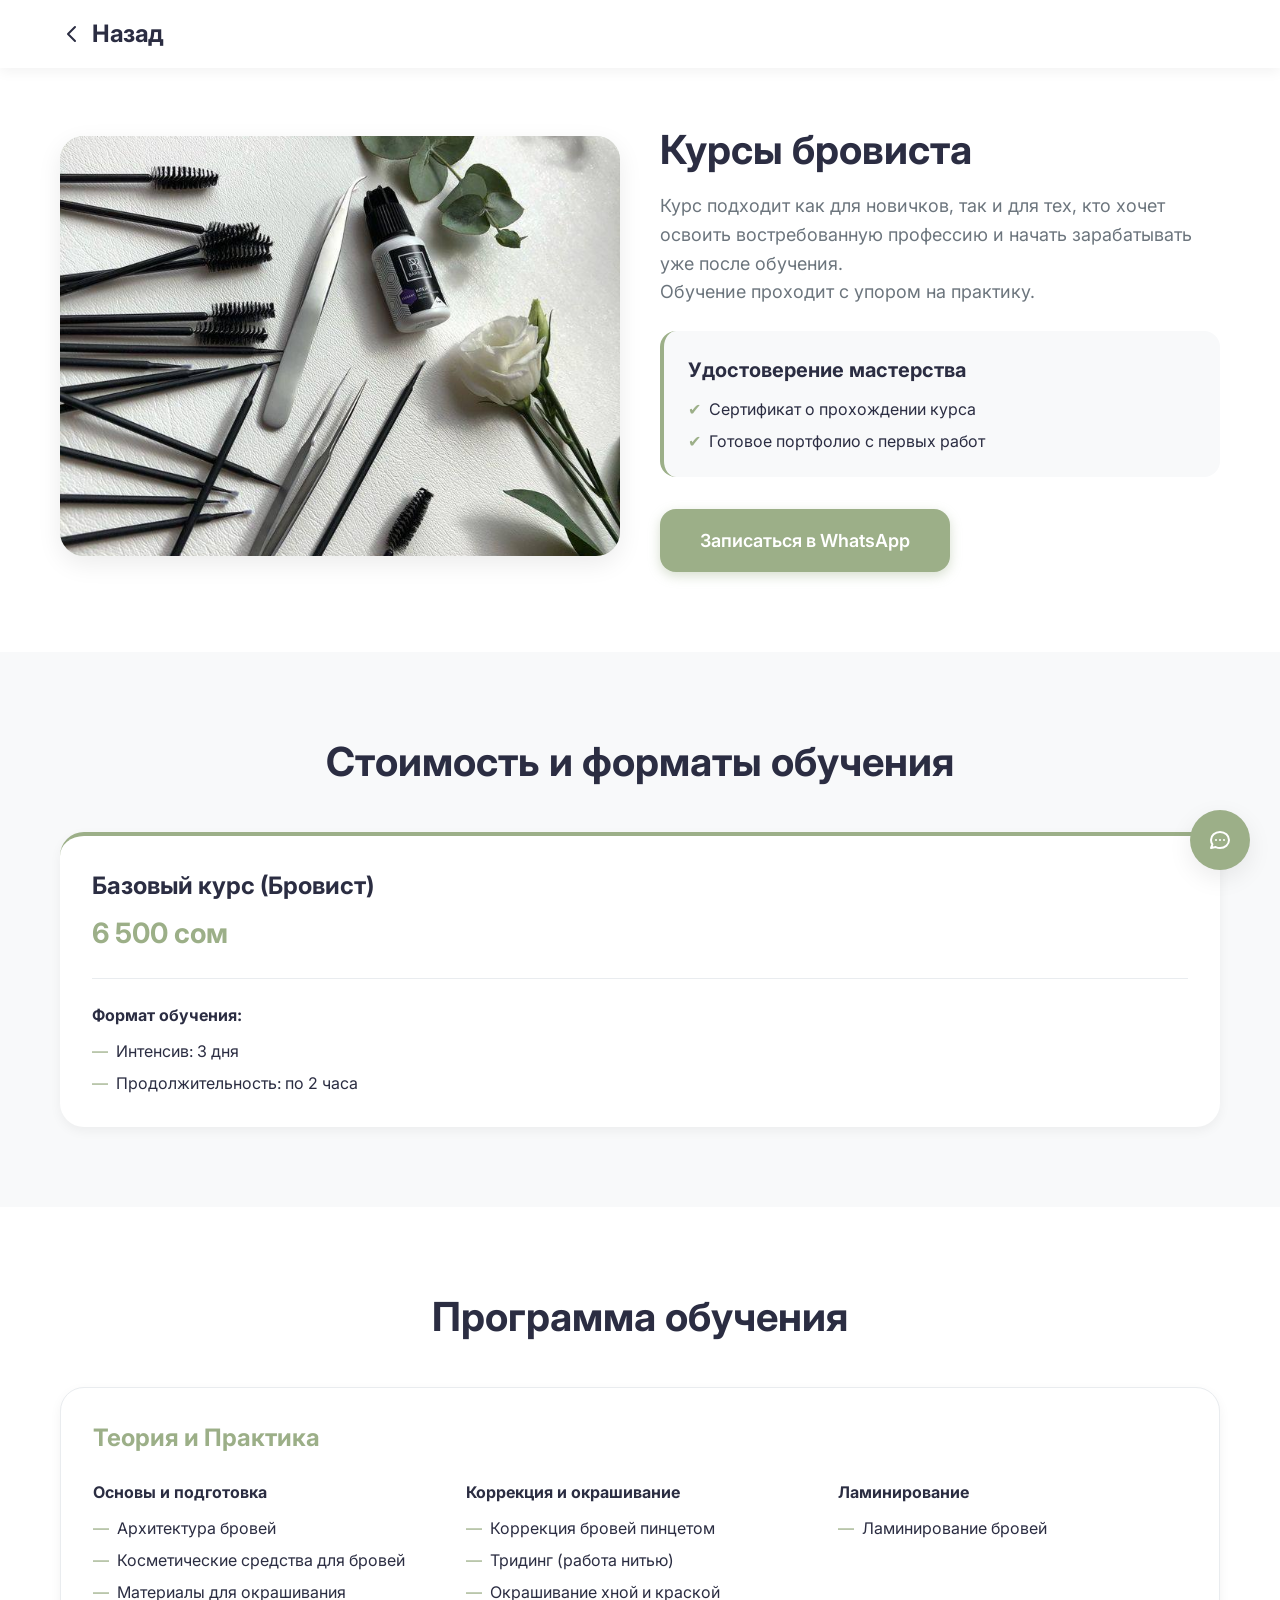
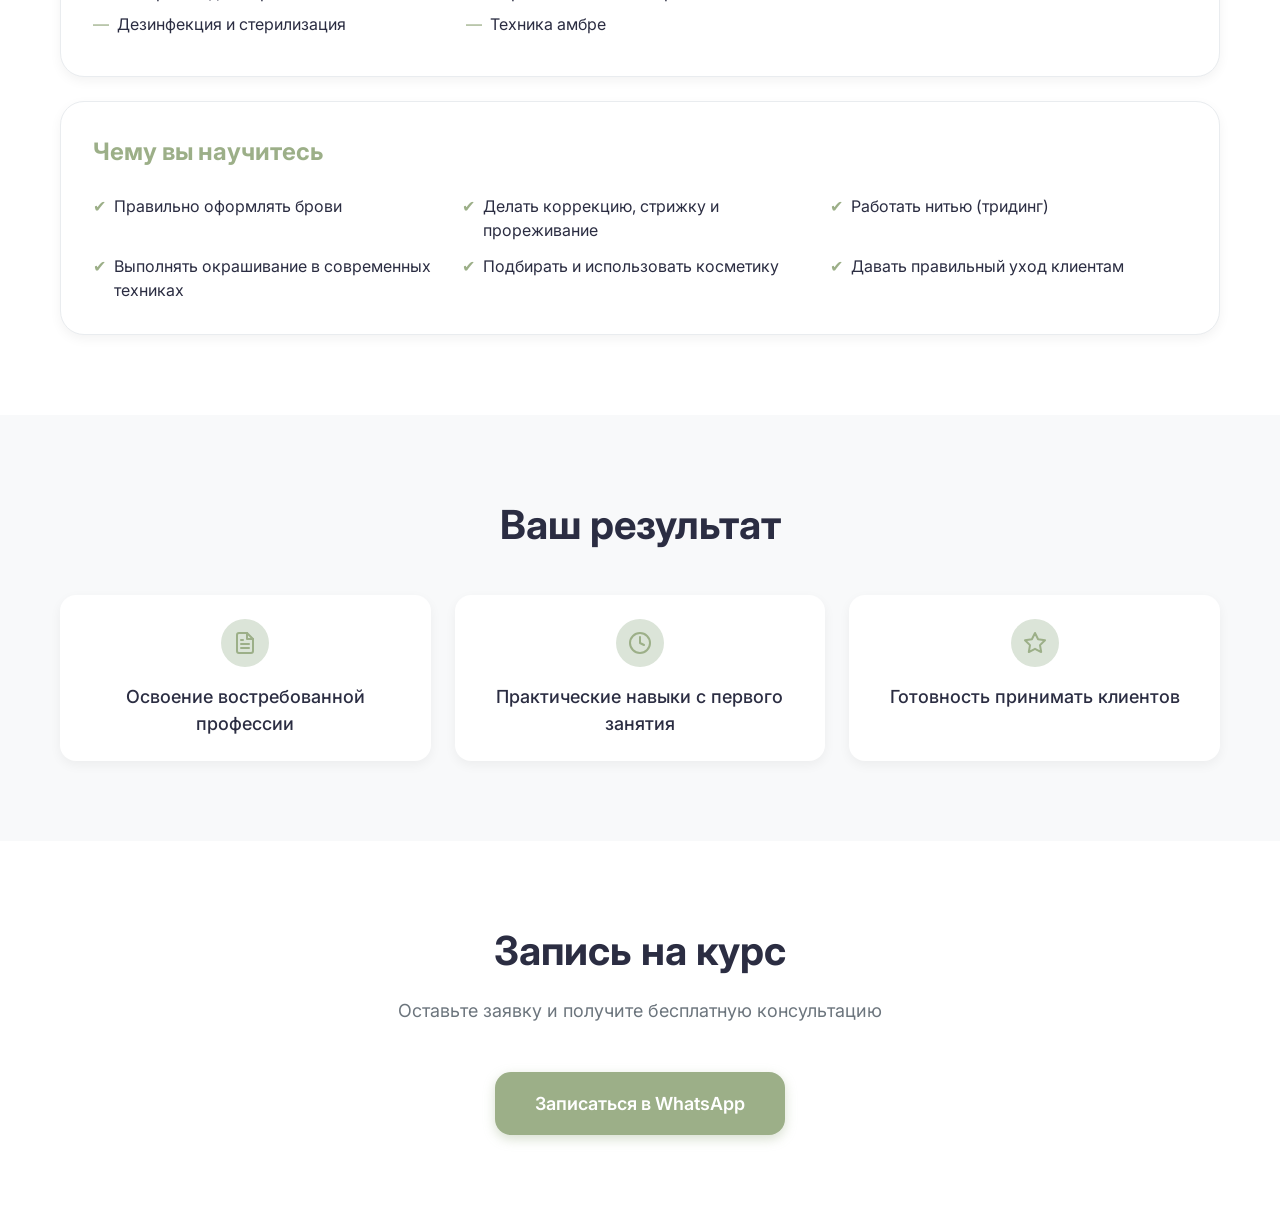
==== commit 85e4cd60: "изменены некоторые фото курсов" ====
--- a/courses/brows.html
+++ b/courses/brows.html
@@ -63,7 +63,7 @@
         style="display:grid; grid-template-columns: repeat(auto-fit, minmax(300px, 1fr)); gap: 40px; align-items:center;">
         <div
           style="border-radius: var(--radius-lg); overflow: hidden; background: var(--c-sage-light); aspect-ratio: 4/3; display: flex; align-items:center; justify-content:center; box-shadow: var(--shadow-md);">
-          <img src="../img/Без_названия__1_.jpg" style="width: 100%; height: 100%; object-fit: cover; border-radius: 12px;">
+          <img src="../img/брови_новое.jpg" style="width: 100%; height: 100%; object-fit: cover; border-radius: 12px;">
         </div>
         <div>
           <h1 style="font-size: 2.5rem; font-weight:700; margin-bottom: 12px;">Курсы бровиста</h1>
